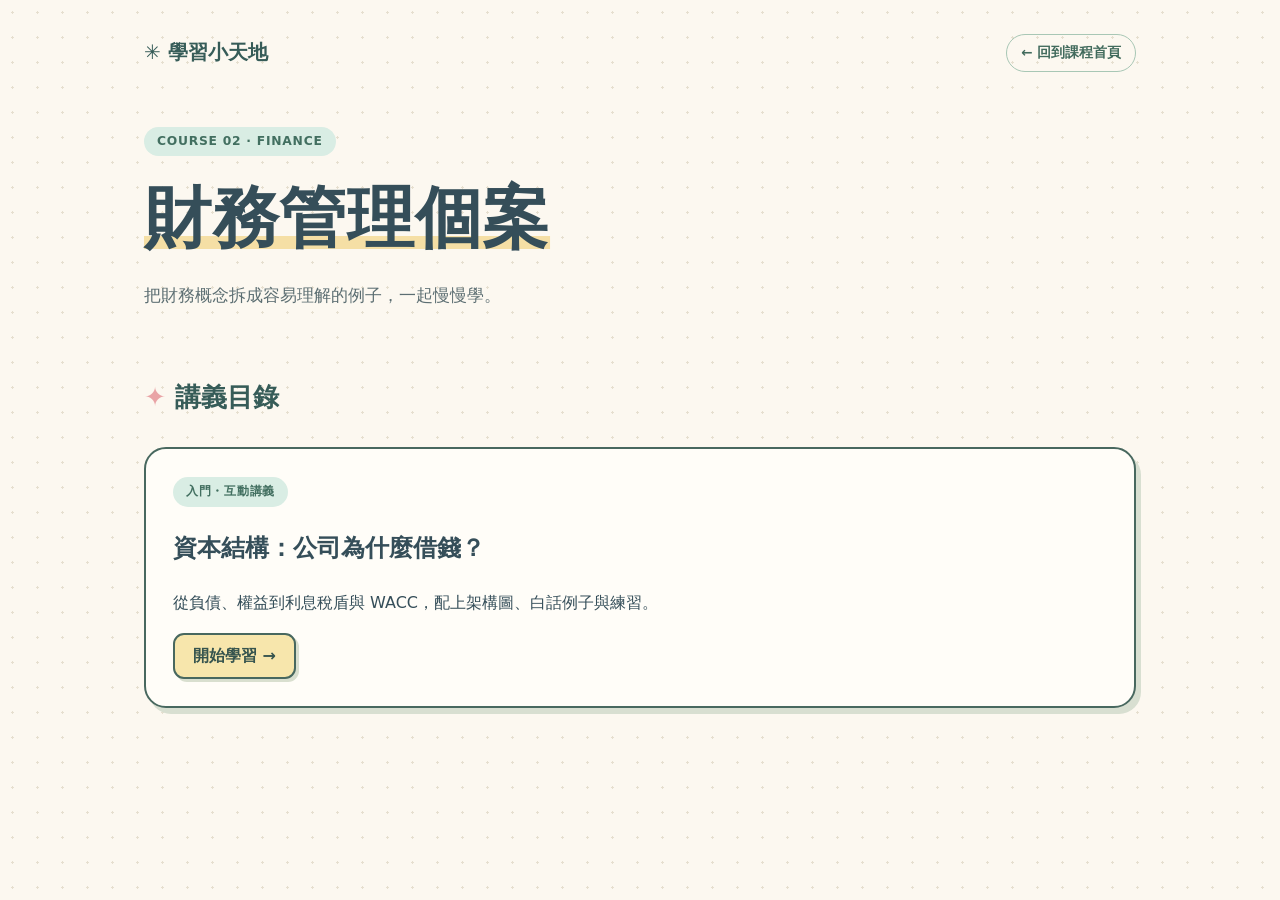
==== courses/finance/index.html @ e988e4a8 "建立學習小天地網站" ====
<!doctype html><html lang="zh-Hant"><head><meta charset="utf-8"><meta name="viewport" content="width=device-width,initial-scale=1"><title>財務管理個案｜學習小天地</title><link rel="stylesheet" href="../../assets/style.css"></head><body><header><nav class="wrap"><a href="../../index.html">✳ 學習小天地</a><a class="back-home" href="../../index.html">← 回到課程首頁</a></nav></header><main class="wrap"><div class="hero"><span class="eyebrow">COURSE 02 · FINANCE</span><h1>財務管理個案</h1><p class="lead">把財務概念拆成容易理解的例子，一起慢慢學。</p></div><div class="section-head"><h2>講義目錄</h2></div><article class="card"><span class="eyebrow">入門・互動講義</span><h2>資本結構：公司為什麼借錢？</h2><p>從負債、權益到利息稅盾與 WACC，配上架構圖、白話例子與練習。</p><a class="action" href="capital-structure/slides/index.html">開始學習 →</a></article></main></body></html>
---- assets/style.css ----
:root{--ink:#354e59;--muted:#5c6e72;--paper:#fcf8f0;--green:#d8eddf;--line:#405d60;--accent:#32625a}*{box-sizing:border-box}body{margin:0;background:radial-gradient(circle,#e6dfcf 1.1px,transparent 1.2px) 0 0/25px 25px,var(--paper);color:var(--ink);font-family:'Nunito','Noto Sans TC',system-ui,sans-serif;line-height:1.75}a{color:var(--accent)}.wrap{max-width:1040px;margin:auto;padding:0 24px}header{padding:34px 0 0}header a{text-decoration:none;color:#365c58;font-weight:900;font-size:20px}nav{display:flex;justify-content:space-between;align-items:center;gap:20px}nav span{color:#789d90;font-size:12px;font-weight:800;letter-spacing:.12em}.hero{padding:54px 0 45px;max-width:850px;position:relative}.hero h1{font-size:clamp(2.5rem,6vw,4.2rem);font-weight:900;line-height:1.25;letter-spacing:.01em;margin:20px 0}.hero h1::first-line{text-decoration:underline;text-decoration-color:#f5dfa5;text-decoration-thickness:.2em;text-underline-offset:-.08em;text-decoration-skip-ink:none}.eyebrow{display:inline-block;background:#d9ede4;color:#426f60;border-radius:20px;padding:4px 13px;font-size:.77rem;font-weight:900;letter-spacing:.06em}.lead{font-size:1.07rem;max-width:580px;color:var(--muted);line-height:1.85}.section{padding:15px 0}.section-head{display:flex;justify-content:space-between;align-items:baseline;margin-bottom:27px}.section-head h2{font-size:1.65rem;color:#365c58;margin:0}.section-head h2:before{content:'✦ ';color:#e9a4a6}.small{font-size:.8rem;color:#749387;font-weight:800}.grid{display:grid;grid-template-columns:repeat(2,minmax(0,1fr));gap:26px}.card{background:#fffdf8;border:2.5px solid #48685f;border-radius:22px;padding:27px;box-shadow:5px 6px 0 #d8dfd1}.course{position:relative;min-height:260px;display:flex;flex-direction:column;align-items:flex-start;margin-top:8px}.course:before{content:'';position:absolute;top:-12px;left:28px;width:82px;height:23px;background:#acd6bf;opacity:.85;transform:rotate(-4deg);border-radius:3px}.course.german:before{background:#f1c4b3}.course .eyebrow{background:#82b5a0;color:#fff}.course.german .eyebrow{background:#d79e83}.course h2{font-size:1.75rem;line-height:1.3;margin:15px 0 3px;color:#365c58}.course p{color:var(--muted);font-size:.96rem;max-width:330px}.course a,.action{margin-top:auto;display:inline-block;background:#f7e6ac;color:#36544e;border:2px solid #48685f;border-radius:11px;padding:7px 18px;text-decoration:none;font-weight:900;box-shadow:3px 3px 0 #d9dfcf;cursor:pointer}.course a:hover,.action:hover{transform:translate(-1px,-1px);box-shadow:4px 4px 0 #cbd8c7}.lesson{max-width:800px;margin:auto}.lesson .hero{padding-bottom:28px}.lesson h1{font-size:clamp(2.5rem,6vw,3.8rem)}.lesson section{margin:27px 0}.lesson .card h2{color:#365c58}.example{background:#e7f2e6;border:2px dashed #9abda5;padding:20px;border-radius:14px;font-size:1.2rem;color:#385c4c}.flashcards{display:grid;grid-template-columns:repeat(3,1fr);gap:12px}.flash{min-height:115px;background:#fcf1d8;border:2px solid #d2b98e;border-radius:16px;padding:15px;font:inherit;font-weight:800;color:var(--ink);cursor:pointer}.option{display:block;width:100%;text-align:left;padding:12px 16px;margin:9px 0;background:#fff;border:2px solid #cbdccf;border-radius:12px;font:inherit;cursor:pointer}.option:hover,.flash:hover{background:#edf5e9}button:focus-visible,a:focus-visible{outline:3px solid #ad7339;outline-offset:3px}#feedback{min-height:3em;color:#32625a;font-weight:800}footer{margin-top:70px;border-top:2px dashed #d8d2c2;padding:25px 0 35px;color:#82978e;font-size:.85rem}@media(max-width:650px){.grid{grid-template-columns:1fr}.hero{padding:40px 0 30px}.flashcards{grid-template-columns:1fr}.flash{min-height:68px}nav span{display:none}.wrap{padding:0 20px}.course{min-height:225px}}
.uploads{margin-top:38px}.upload-card h3{margin:0;color:#365c58;font-size:1.3rem}.upload-card p{color:var(--muted);max-width:650px}.upload-button{display:inline-block;background:#f7e6ac;color:#36544e;border:2px solid #48685f;border-radius:11px;padding:8px 18px;font-weight:900;box-shadow:3px 3px 0 #d9dfcf;cursor:pointer}.upload-button:focus-within{outline:3px solid #ad7339}#upload{position:absolute;width:1px;height:1px;opacity:0}#upload:focus-visible + *{outline:3px solid #ad7339}.file-list{list-style:none;padding:0;margin:24px 0 0}.file-list li{display:flex;align-items:center;gap:12px;border-top:1px dashed #c8d7ca;padding:13px 0;flex-wrap:wrap}.file-list a{font-weight:800;overflow-wrap:anywhere;flex:1}.file-list button{font:inherit;color:#895c58;background:#fff;border:1px solid #dbc7be;border-radius:8px;padding:4px 12px;cursor:pointer}#upload-status{font-size:.9rem;margin-bottom:0}
.upload-card:has(#upload:focus-visible) .upload-button{outline:3px solid #ad7339;outline-offset:3px}

header nav .back-home{font-size:.85rem;font-weight:700;color:#426b5d;border:1px solid #a8c7b5;border-radius:999px;padding:6px 14px;white-space:nowrap}header nav .back-home:hover{background:#e6f2e8}@media(max-width:650px){header nav .back-home{font-size:.78rem;padding:5px 10px}}
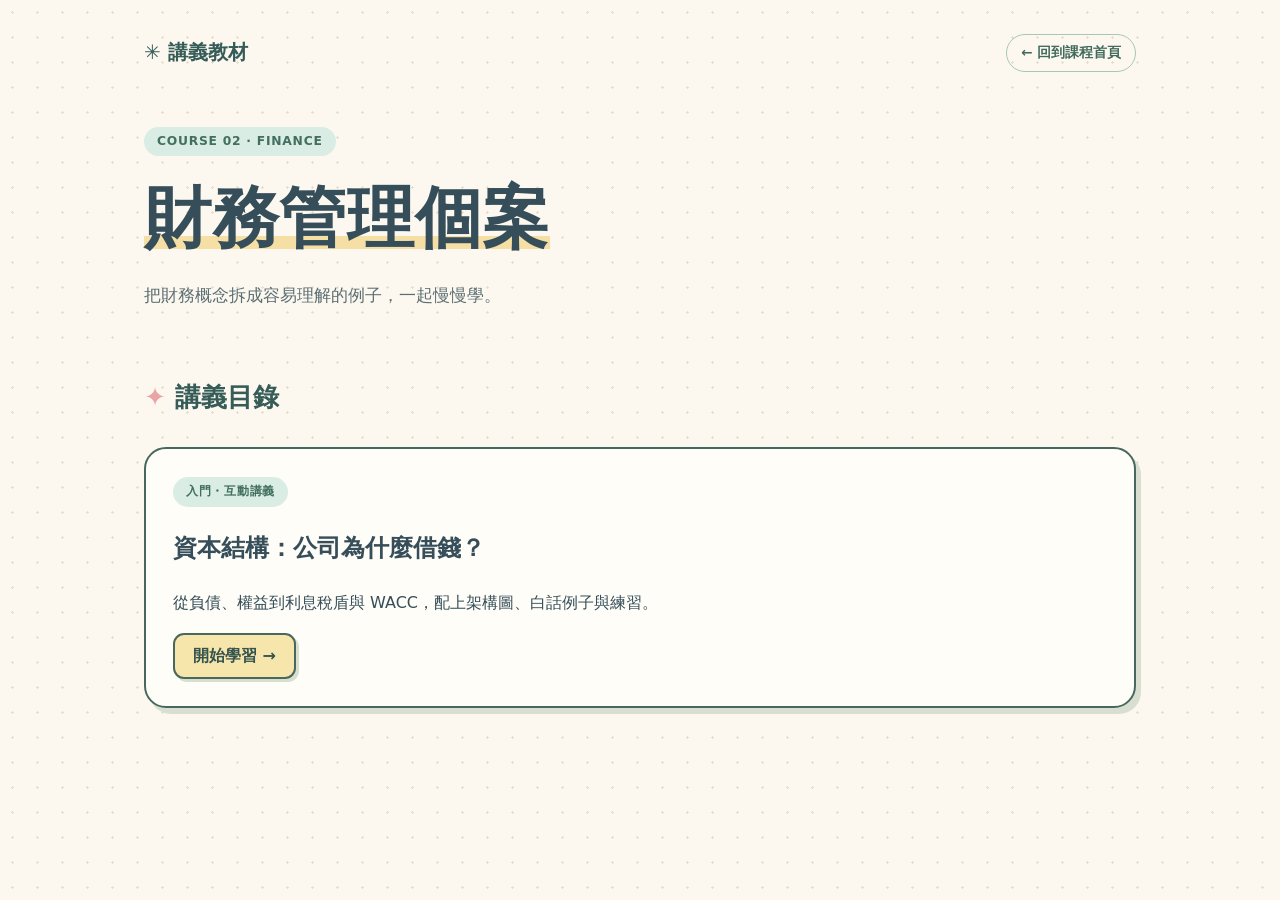
==== commit c77c7a69: "更新網站名稱為講義教材" ====
--- a/courses/finance/index.html
+++ b/courses/finance/index.html
@@ -1 +1 @@
-<!doctype html><html lang="zh-Hant"><head><meta charset="utf-8"><meta name="viewport" content="width=device-width,initial-scale=1"><title>財務管理個案｜學習小天地</title><link rel="stylesheet" href="../../assets/style.css"></head><body><header><nav class="wrap"><a href="../../index.html">✳ 學習小天地</a><a class="back-home" href="../../index.html">← 回到課程首頁</a></nav></header><main class="wrap"><div class="hero"><span class="eyebrow">COURSE 02 · FINANCE</span><h1>財務管理個案</h1><p class="lead">把財務概念拆成容易理解的例子，一起慢慢學。</p></div><div class="section-head"><h2>講義目錄</h2></div><article class="card"><span class="eyebrow">入門・互動講義</span><h2>資本結構：公司為什麼借錢？</h2><p>從負債、權益到利息稅盾與 WACC，配上架構圖、白話例子與練習。</p><a class="action" href="capital-structure/slides/index.html">開始學習 →</a></article></main></body></html>
+<!doctype html><html lang="zh-Hant"><head><meta charset="utf-8"><meta name="viewport" content="width=device-width,initial-scale=1"><title>財務管理個案｜講義教材</title><link rel="stylesheet" href="../../assets/style.css"></head><body><header><nav class="wrap"><a href="../../index.html">✳ 講義教材</a><a class="back-home" href="../../index.html">← 回到課程首頁</a></nav></header><main class="wrap"><div class="hero"><span class="eyebrow">COURSE 02 · FINANCE</span><h1>財務管理個案</h1><p class="lead">把財務概念拆成容易理解的例子，一起慢慢學。</p></div><div class="section-head"><h2>講義目錄</h2></div><article class="card"><span class="eyebrow">入門・互動講義</span><h2>資本結構：公司為什麼借錢？</h2><p>從負債、權益到利息稅盾與 WACC，配上架構圖、白話例子與練習。</p><a class="action" href="capital-structure/slides/index.html">開始學習 →</a></article></main></body></html>
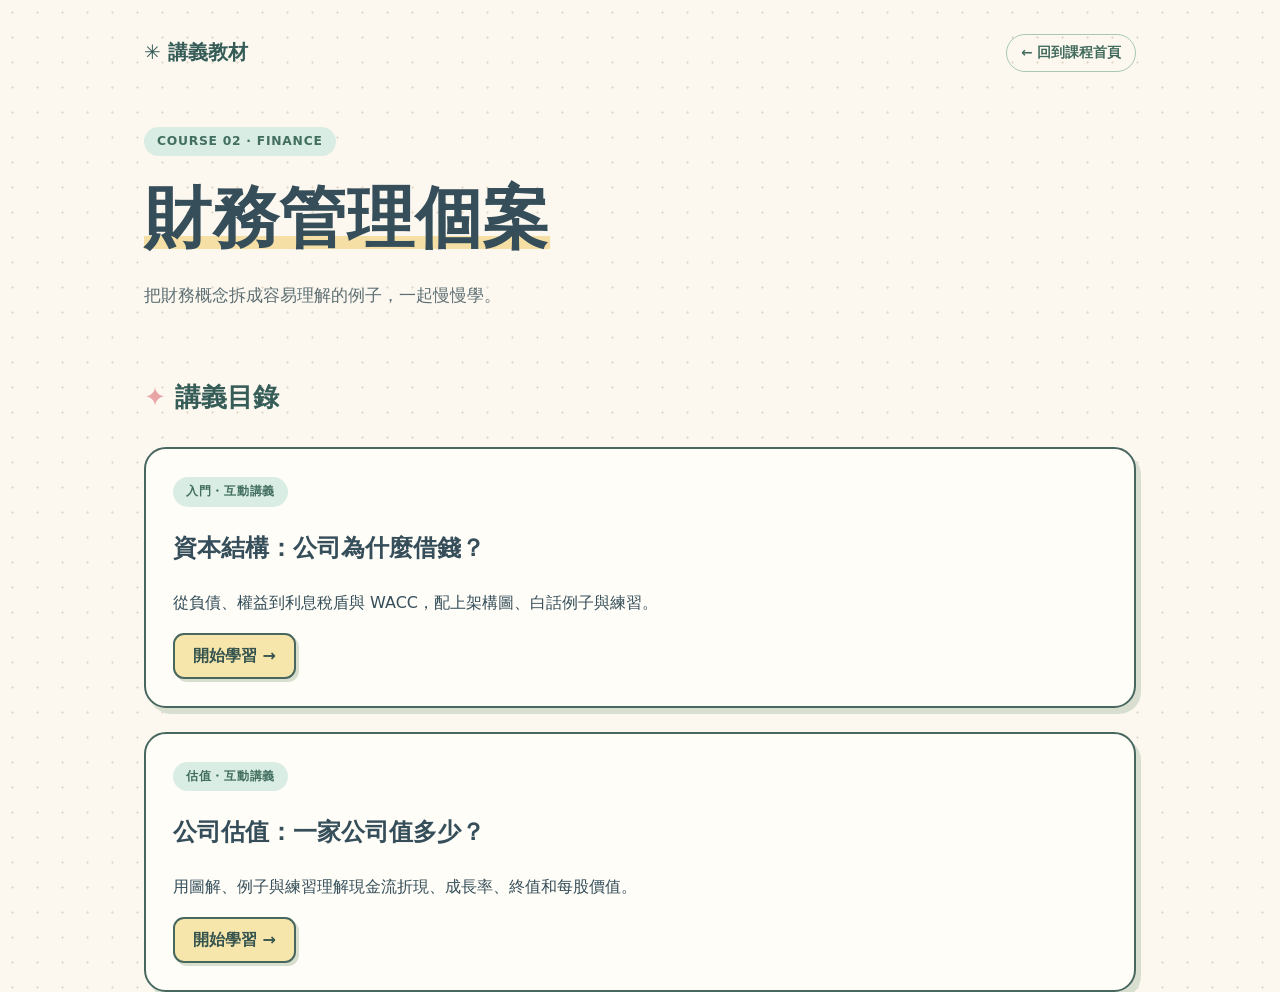
==== commit 62593e3a: "新增公司估值互動講義" ====
--- a/courses/finance/index.html
+++ b/courses/finance/index.html
@@ -1 +1 @@
-<!doctype html><html lang="zh-Hant"><head><meta charset="utf-8"><meta name="viewport" content="width=device-width,initial-scale=1"><title>財務管理個案｜講義教材</title><link rel="stylesheet" href="../../assets/style.css"></head><body><header><nav class="wrap"><a href="../../index.html">✳ 講義教材</a><a class="back-home" href="../../index.html">← 回到課程首頁</a></nav></header><main class="wrap"><div class="hero"><span class="eyebrow">COURSE 02 · FINANCE</span><h1>財務管理個案</h1><p class="lead">把財務概念拆成容易理解的例子，一起慢慢學。</p></div><div class="section-head"><h2>講義目錄</h2></div><article class="card"><span class="eyebrow">入門・互動講義</span><h2>資本結構：公司為什麼借錢？</h2><p>從負債、權益到利息稅盾與 WACC，配上架構圖、白話例子與練習。</p><a class="action" href="capital-structure/slides/index.html">開始學習 →</a></article></main></body></html>
+<!doctype html><html lang="zh-Hant"><head><meta charset="utf-8"><meta name="viewport" content="width=device-width,initial-scale=1"><title>財務管理個案｜講義教材</title><link rel="stylesheet" href="../../assets/style.css"></head><body><header><nav class="wrap"><a href="../../index.html">✳ 講義教材</a><a class="back-home" href="../../index.html">← 回到課程首頁</a></nav></header><main class="wrap"><div class="hero"><span class="eyebrow">COURSE 02 · FINANCE</span><h1>財務管理個案</h1><p class="lead">把財務概念拆成容易理解的例子，一起慢慢學。</p></div><div class="section-head"><h2>講義目錄</h2></div><article class="card"><span class="eyebrow">入門・互動講義</span><h2>資本結構：公司為什麼借錢？</h2><p>從負債、權益到利息稅盾與 WACC，配上架構圖、白話例子與練習。</p><a class="action" href="capital-structure/slides/index.html">開始學習 →</a></article><article class="card" style="margin-top:24px"><span class="eyebrow">估值・互動講義</span><h2>公司估值：一家公司值多少？</h2><p>用圖解、例子與練習理解現金流折現、成長率、終值和每股價值。</p><a class="action" href="valuation/index.html">開始學習 →</a></article></main></body></html>
